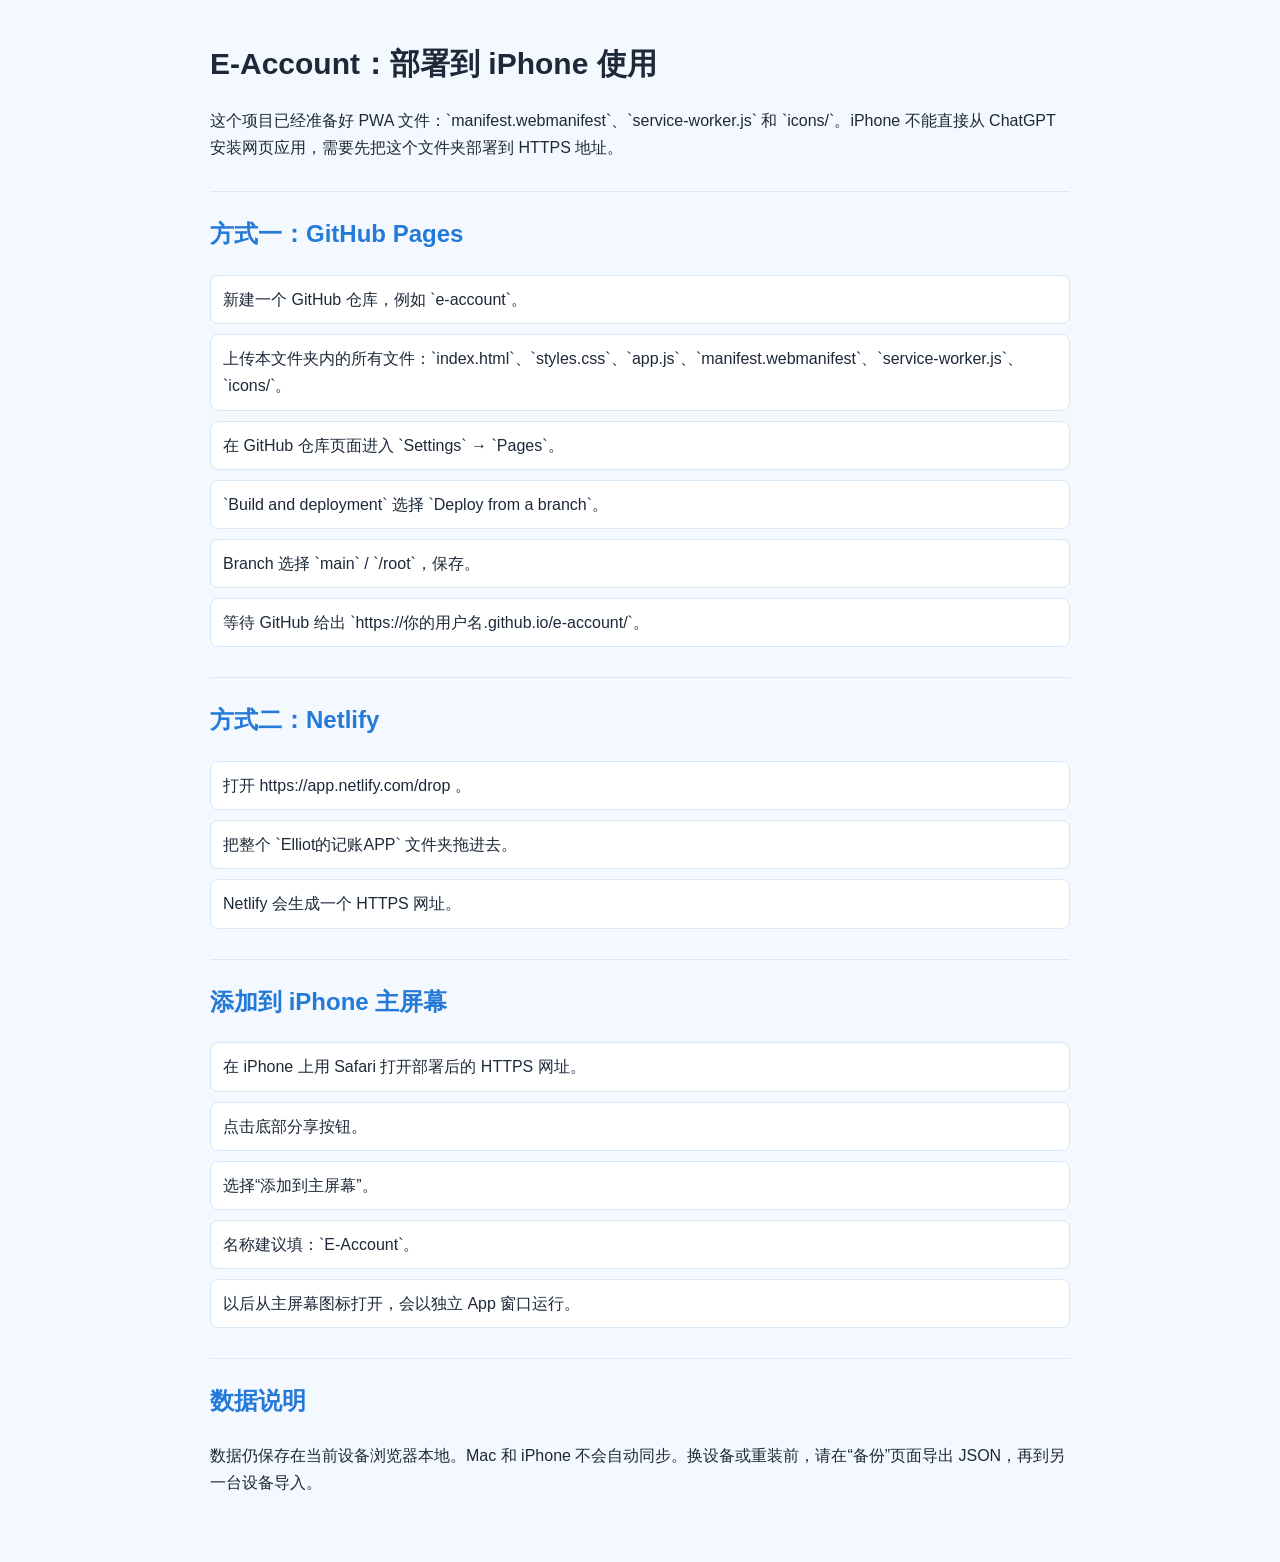
==== DEPLOY.html @ 18648ccc "Add E-Account app source" ====
<!doctype html>
<html lang="zh-CN">
<head>
  <meta charset="utf-8">
  <meta name="viewport" content="width=device-width, initial-scale=1">
  <title>E-Account 部署教程</title>
  <style>
    body { margin: 0; font-family: -apple-system, BlinkMacSystemFont, "PingFang SC", "Microsoft YaHei", sans-serif; color: #1d2939; background: #f4f9ff; line-height: 1.7; }
    main { max-width: 860px; margin: 0 auto; padding: 38px 20px 56px; }
    h1 { font-size: 30px; margin: 0 0 18px; }
    h2 { margin-top: 30px; border-top: 1px solid #d8e8f4; padding-top: 22px; color: #247ad6; }
    p { margin: 10px 0; }
    code { background: #e7f4ff; padding: 2px 6px; border-radius: 6px; }
    .step { padding: 10px 12px; background: white; border: 1px solid #d8e8f4; border-radius: 8px; }
  </style>
</head>
<body><main><h1>E-Account：部署到 iPhone 使用</h1><p>这个项目已经准备好 PWA 文件：`manifest.webmanifest`、`service-worker.js` 和 `icons/`。iPhone 不能直接从 ChatGPT 安装网页应用，需要先把这个文件夹部署到 HTTPS 地址。</p><h2>方式一：GitHub Pages</h2><p class="step">新建一个 GitHub 仓库，例如 `e-account`。</p><p class="step">上传本文件夹内的所有文件：`index.html`、`styles.css`、`app.js`、`manifest.webmanifest`、`service-worker.js`、`icons/`。</p><p class="step">在 GitHub 仓库页面进入 `Settings` → `Pages`。</p><p class="step">`Build and deployment` 选择 `Deploy from a branch`。</p><p class="step">Branch 选择 `main` / `/root`，保存。</p><p class="step">等待 GitHub 给出 `https://你的用户名.github.io/e-account/`。</p><h2>方式二：Netlify</h2><p class="step">打开 https://app.netlify.com/drop 。</p><p class="step">把整个 `Elliot的记账APP` 文件夹拖进去。</p><p class="step">Netlify 会生成一个 HTTPS 网址。</p><h2>添加到 iPhone 主屏幕</h2><p class="step">在 iPhone 上用 Safari 打开部署后的 HTTPS 网址。</p><p class="step">点击底部分享按钮。</p><p class="step">选择“添加到主屏幕”。</p><p class="step">名称建议填：`E-Account`。</p><p class="step">以后从主屏幕图标打开，会以独立 App 窗口运行。</p><h2>数据说明</h2><p>数据仍保存在当前设备浏览器本地。Mac 和 iPhone 不会自动同步。换设备或重装前，请在“备份”页面导出 JSON，再到另一台设备导入。</p></main></body>
</html>
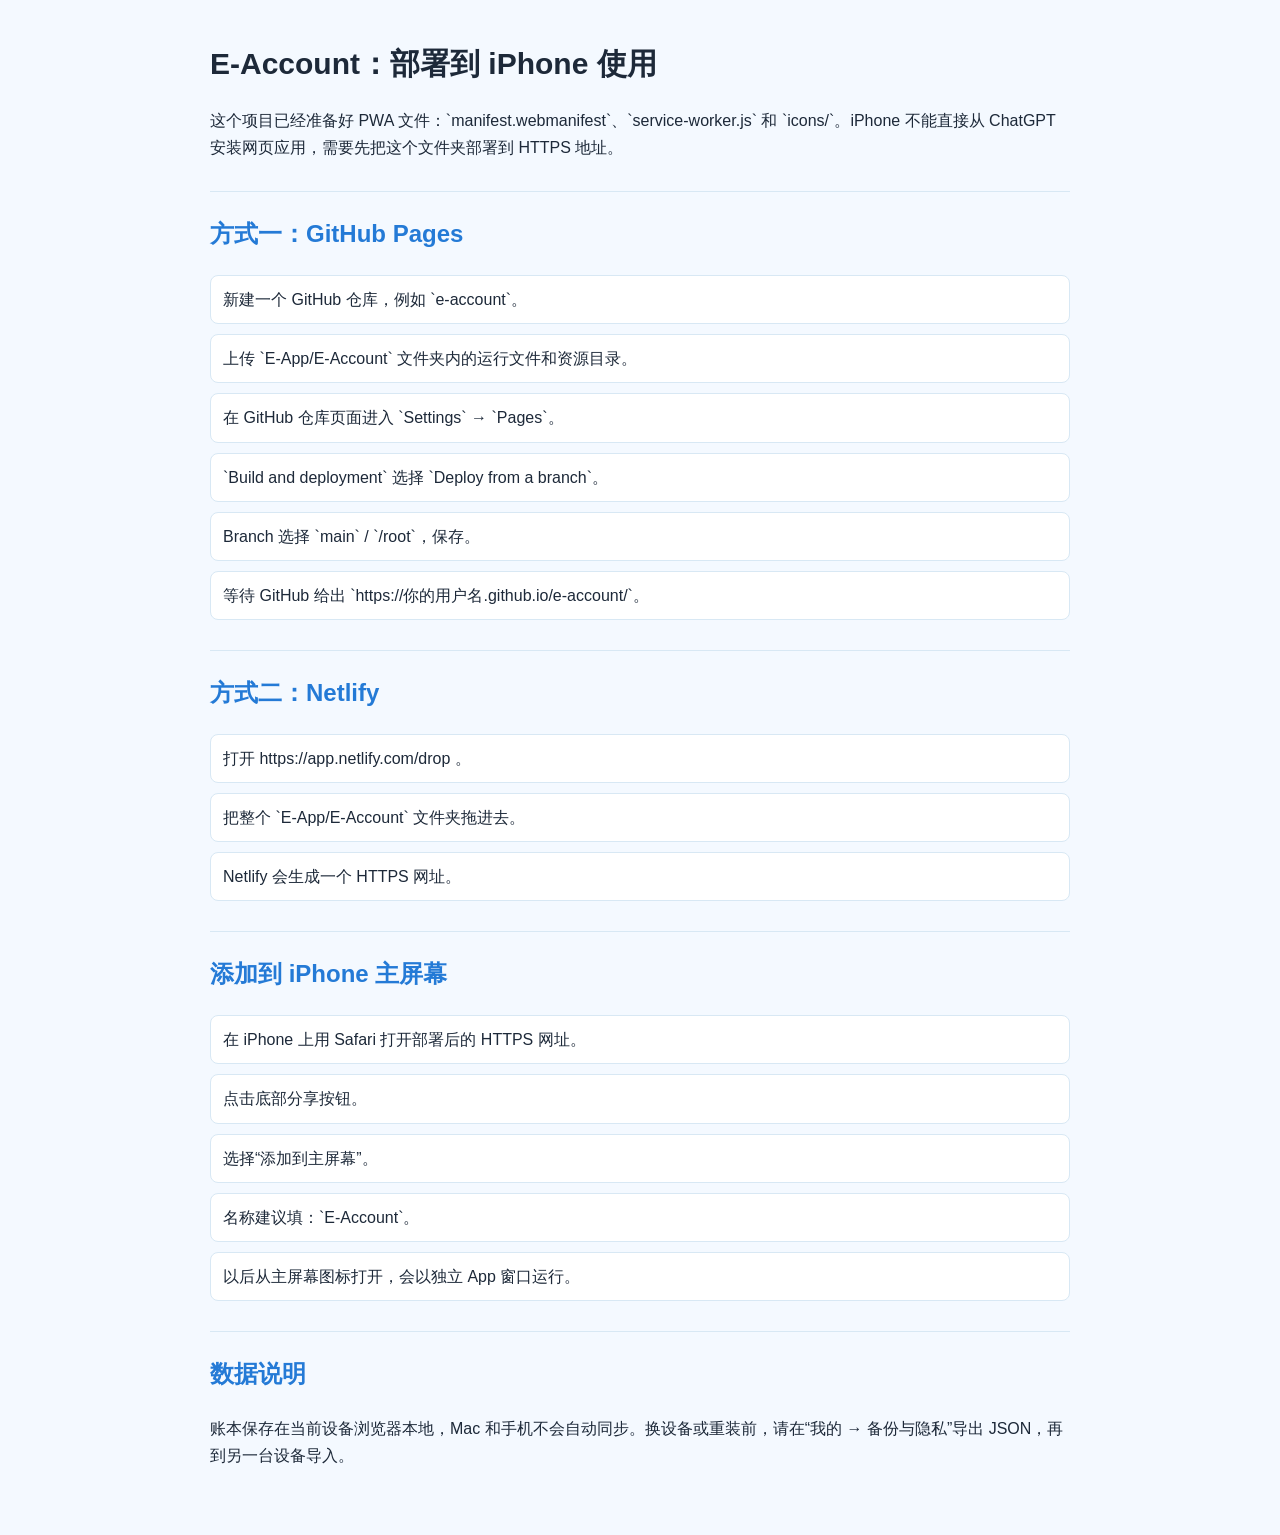
==== commit 602f3217: "Finalize E-Account cross-platform release" ====
--- a/DEPLOY.html
+++ b/DEPLOY.html
@@ -14,5 +14,5 @@
     .step { padding: 10px 12px; background: white; border: 1px solid #d8e8f4; border-radius: 8px; }
   </style>
 </head>
-<body><main><h1>E-Account：部署到 iPhone 使用</h1><p>这个项目已经准备好 PWA 文件：`manifest.webmanifest`、`service-worker.js` 和 `icons/`。iPhone 不能直接从 ChatGPT 安装网页应用，需要先把这个文件夹部署到 HTTPS 地址。</p><h2>方式一：GitHub Pages</h2><p class="step">新建一个 GitHub 仓库，例如 `e-account`。</p><p class="step">上传本文件夹内的所有文件：`index.html`、`styles.css`、`app.js`、`manifest.webmanifest`、`service-worker.js`、`icons/`。</p><p class="step">在 GitHub 仓库页面进入 `Settings` → `Pages`。</p><p class="step">`Build and deployment` 选择 `Deploy from a branch`。</p><p class="step">Branch 选择 `main` / `/root`，保存。</p><p class="step">等待 GitHub 给出 `https://你的用户名.github.io/e-account/`。</p><h2>方式二：Netlify</h2><p class="step">打开 https://app.netlify.com/drop 。</p><p class="step">把整个 `Elliot的记账APP` 文件夹拖进去。</p><p class="step">Netlify 会生成一个 HTTPS 网址。</p><h2>添加到 iPhone 主屏幕</h2><p class="step">在 iPhone 上用 Safari 打开部署后的 HTTPS 网址。</p><p class="step">点击底部分享按钮。</p><p class="step">选择“添加到主屏幕”。</p><p class="step">名称建议填：`E-Account`。</p><p class="step">以后从主屏幕图标打开，会以独立 App 窗口运行。</p><h2>数据说明</h2><p>数据仍保存在当前设备浏览器本地。Mac 和 iPhone 不会自动同步。换设备或重装前，请在“备份”页面导出 JSON，再到另一台设备导入。</p></main></body>
+<body><main><h1>E-Account：部署到 iPhone 使用</h1><p>这个项目已经准备好 PWA 文件：`manifest.webmanifest`、`service-worker.js` 和 `icons/`。iPhone 不能直接从 ChatGPT 安装网页应用，需要先把这个文件夹部署到 HTTPS 地址。</p><h2>方式一：GitHub Pages</h2><p class="step">新建一个 GitHub 仓库，例如 `e-account`。</p><p class="step">上传 `E-App/E-Account` 文件夹内的运行文件和资源目录。</p><p class="step">在 GitHub 仓库页面进入 `Settings` → `Pages`。</p><p class="step">`Build and deployment` 选择 `Deploy from a branch`。</p><p class="step">Branch 选择 `main` / `/root`，保存。</p><p class="step">等待 GitHub 给出 `https://你的用户名.github.io/e-account/`。</p><h2>方式二：Netlify</h2><p class="step">打开 https://app.netlify.com/drop 。</p><p class="step">把整个 `E-App/E-Account` 文件夹拖进去。</p><p class="step">Netlify 会生成一个 HTTPS 网址。</p><h2>添加到 iPhone 主屏幕</h2><p class="step">在 iPhone 上用 Safari 打开部署后的 HTTPS 网址。</p><p class="step">点击底部分享按钮。</p><p class="step">选择“添加到主屏幕”。</p><p class="step">名称建议填：`E-Account`。</p><p class="step">以后从主屏幕图标打开，会以独立 App 窗口运行。</p><h2>数据说明</h2><p>账本保存在当前设备浏览器本地，Mac 和手机不会自动同步。换设备或重装前，请在“我的 → 备份与隐私”导出 JSON，再到另一台设备导入。</p></main></body>
 </html>
